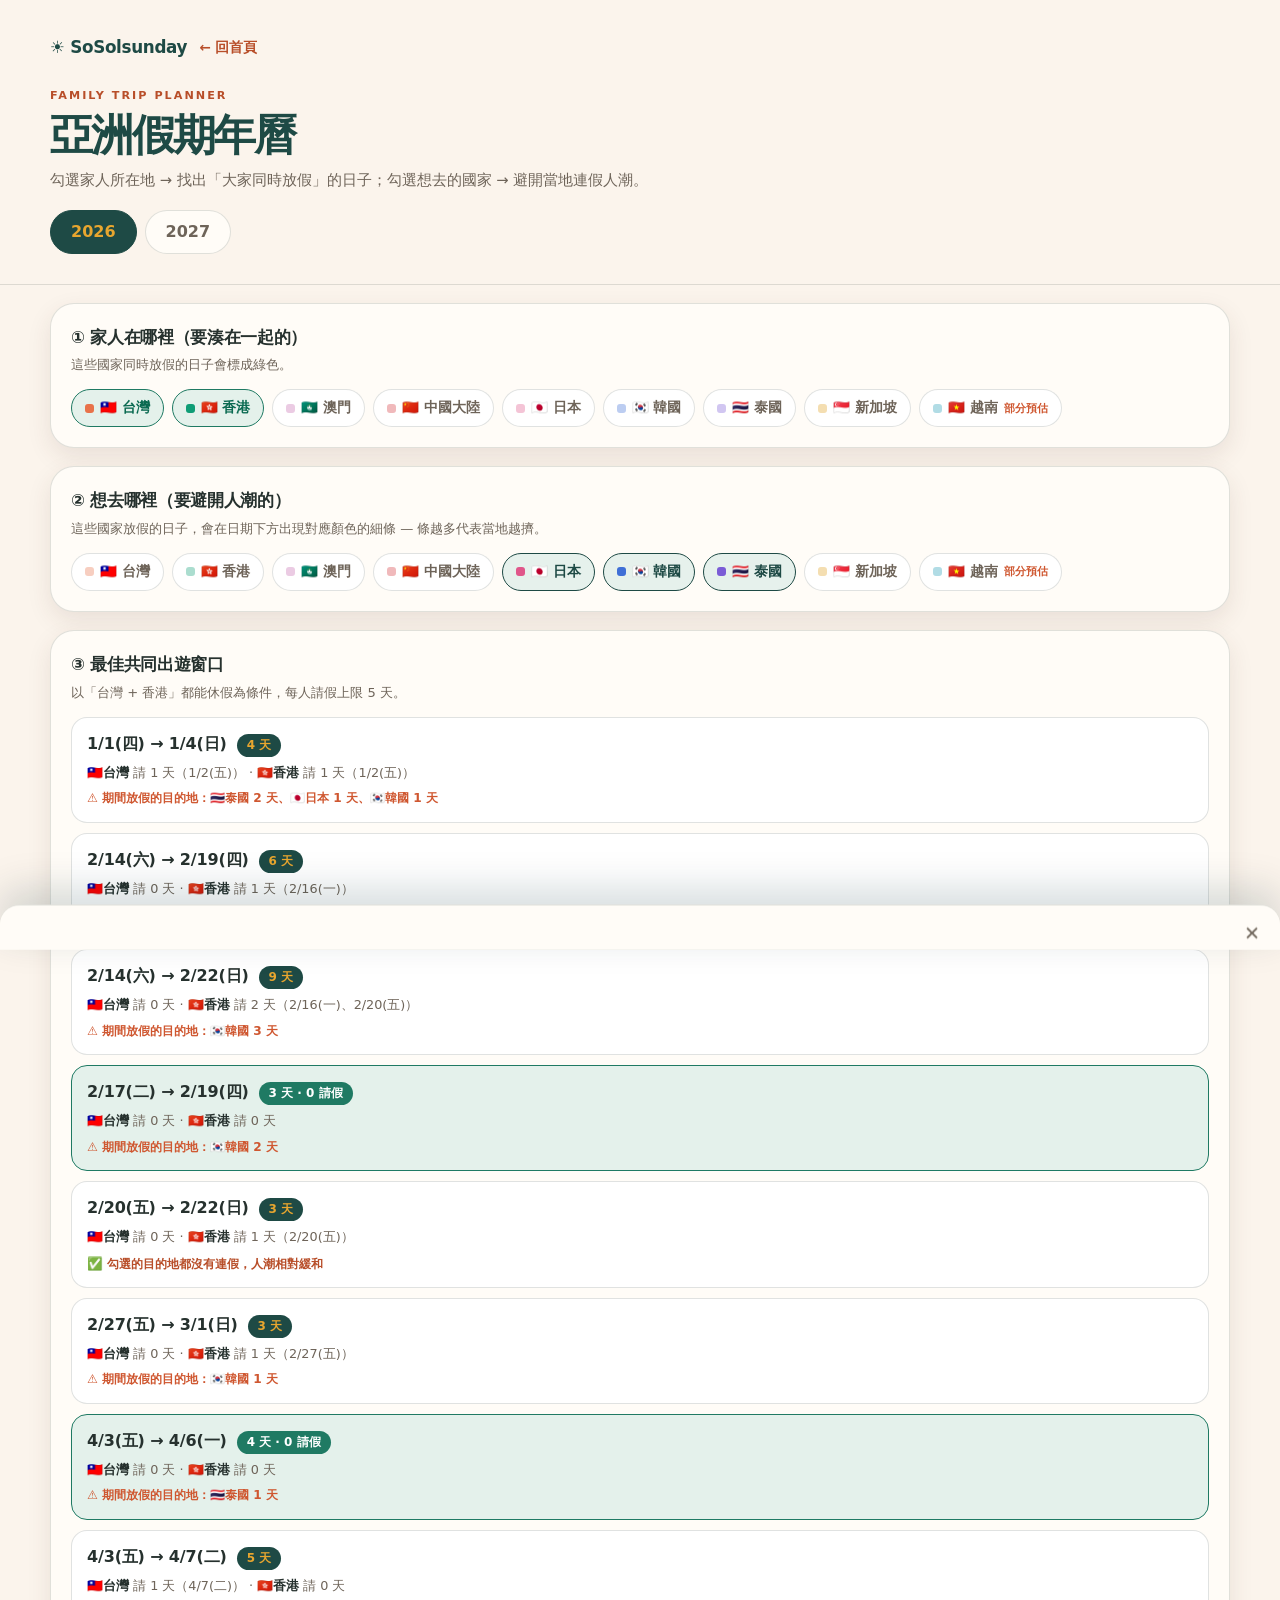
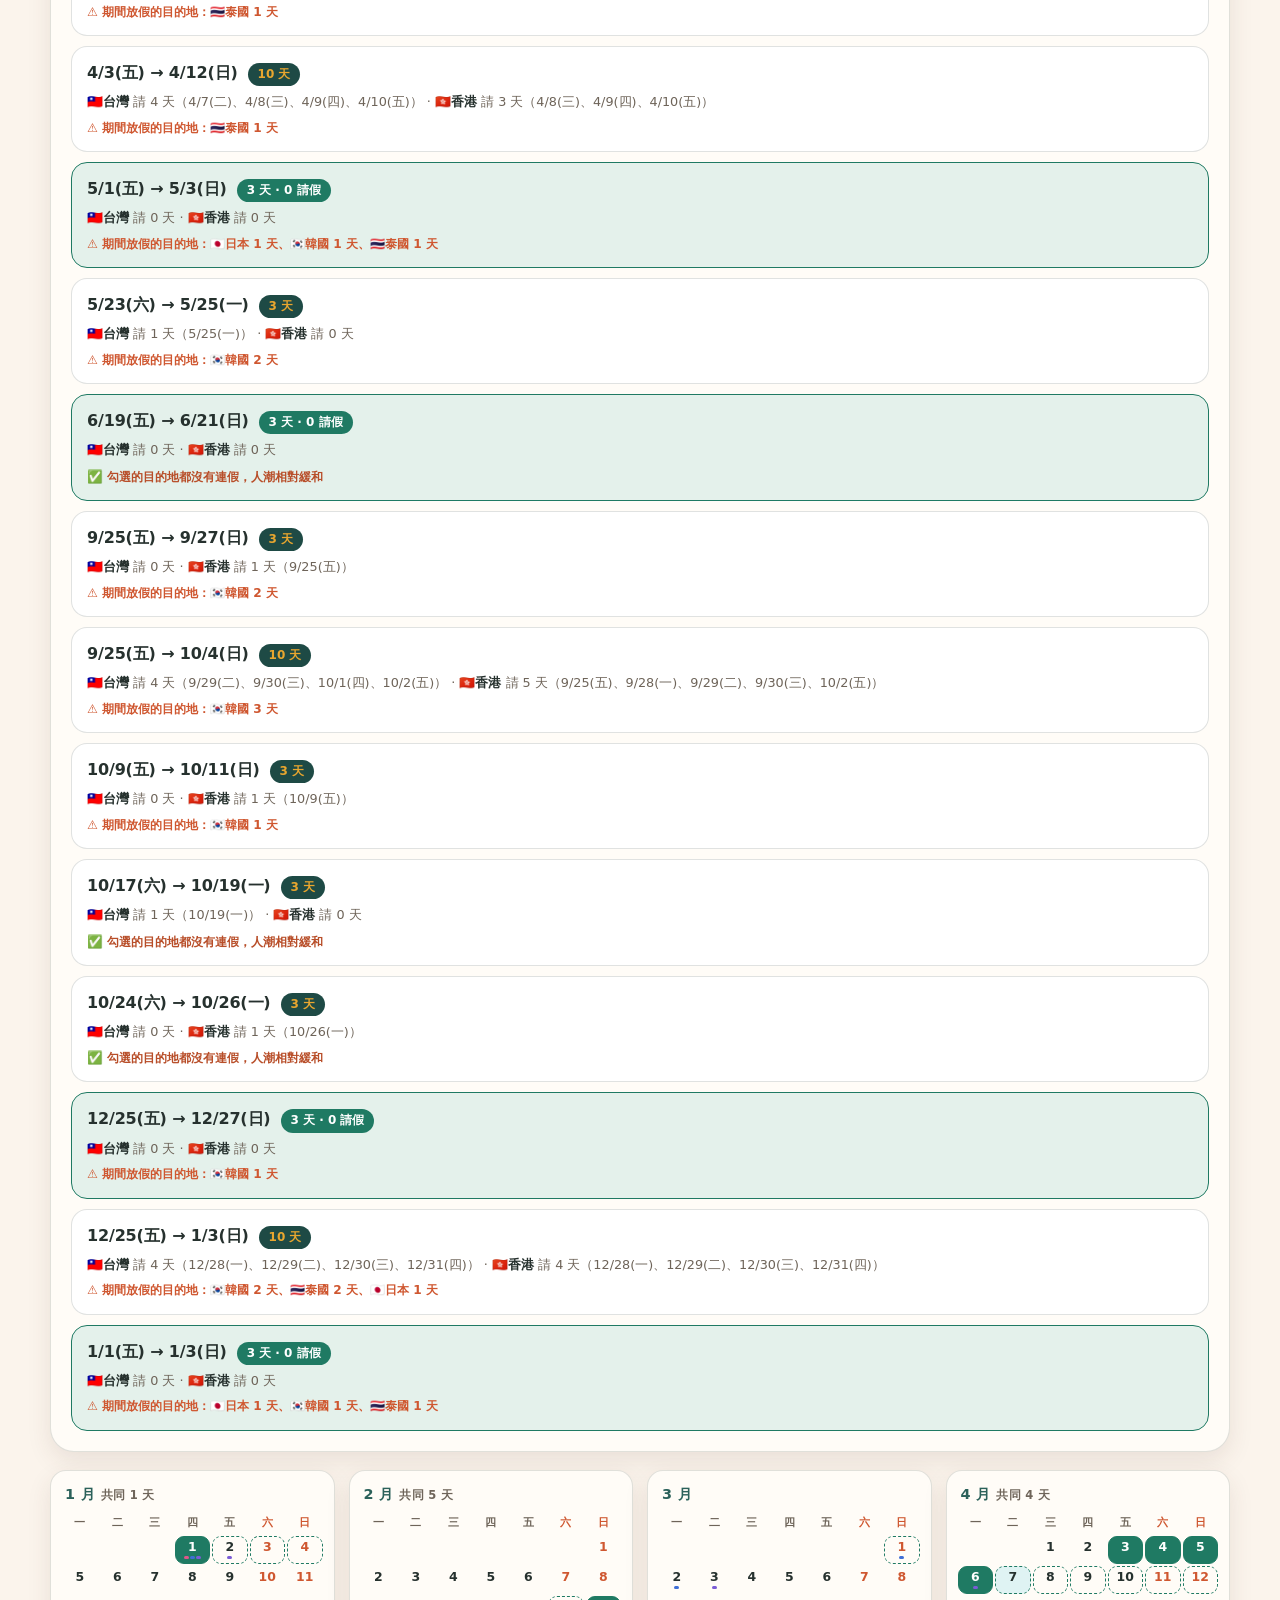
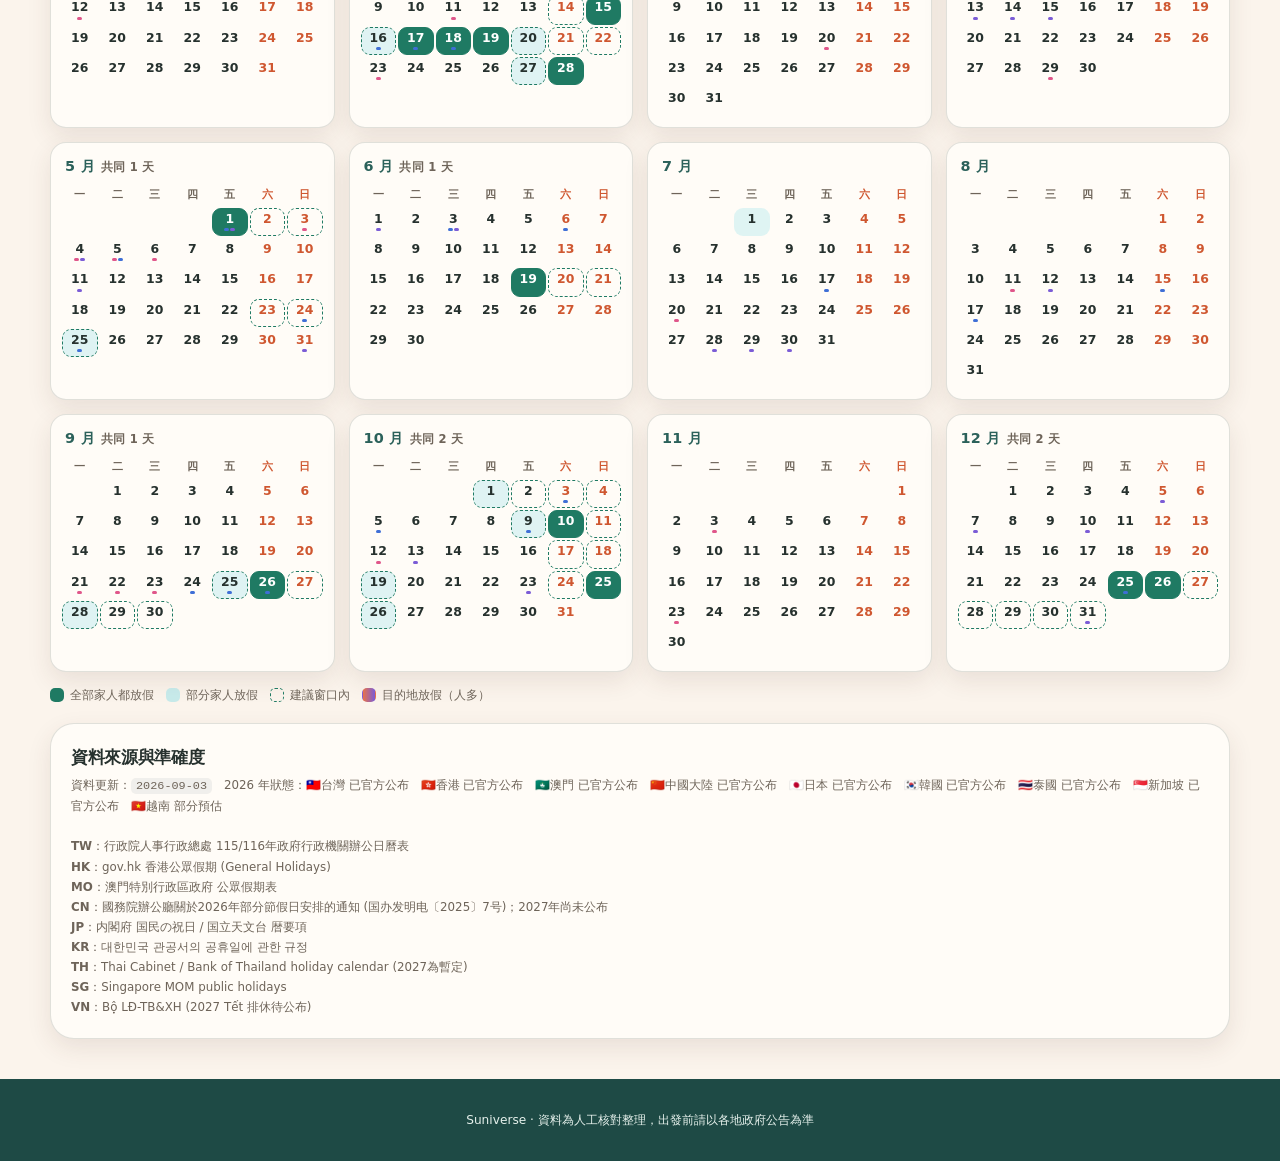
==== docs/calendar/index.html @ 1ea2f966 "feat: v2 前端改版 + 亞洲假期年曆 + 地中海配色 把本機這一整包尚未提交的工作先存成還原點。  前端改版（DESIGN.md / QA.md） - 首頁從 tab 切換 SPA 改為連續捲" ====
<!DOCTYPE html>
<html lang="zh-Hant">
<head>
<meta charset="UTF-8">
<meta name="viewport" content="width=device-width,initial-scale=1,viewport-fit=cover">
<title>亞洲假期年曆 · 家族旅行計劃器</title>
<meta name="description" content="台灣、香港、日本、韓國、泰國等 9 個國家 2026–2027 公眾假期年曆。勾選家人所在地找共同連假，勾選目的地避開當地人潮。">
<link rel="icon" href="data:image/svg+xml,<svg xmlns='http://www.w3.org/2000/svg' viewBox='0 0 100 100'><text y='.9em' font-size='90'>📅</text></svg>">
<style>
:root{
  --navy:#062a3a; --navy-2:#0b4052; --blue:#087f9c; --lagoon:#79d9e6; --lagoon-soft:#dff7f8;
  --coral:#ff665a; --sun:#ffd447; --sand:#fff7e8; --paper:#fffefb; --ink:#112f3b; --muted:#5d737a;
  --line:rgba(6,42,58,.13); --shadow:0 18px 50px rgba(6,42,58,.11); --shadow-sm:0 9px 24px rgba(6,42,58,.09);
  --radius-lg:24px; --radius:16px; --max:1180px;
  --go:#0f9d76; --go-soft:#e3f6ef;
}
*{box-sizing:border-box}
body{margin:0;background:var(--sand);color:var(--ink);
  font-family:"Noto Sans TC","PingFang TC","Hiragino Sans",system-ui,sans-serif;line-height:1.6;-webkit-text-size-adjust:100%}
button,select,input{font:inherit;color:inherit}
button{-webkit-tap-highlight-color:transparent;cursor:pointer}
.shell{width:min(var(--max),calc(100% - 32px));margin:0 auto}

/* Header */
.hero{background:linear-gradient(160deg,var(--navy) 0%,var(--navy-2) 60%,#0d5468 100%);color:#fff;padding:34px 0 30px}
.backlink{display:inline-block;color:rgba(255,255,255,.6);text-decoration:none;font-size:.8rem;font-weight:700;margin-bottom:10px}
.backlink:hover{color:var(--sun)}
.hero .eyebrow{font-size:.7rem;font-weight:900;letter-spacing:.18em;text-transform:uppercase;color:var(--lagoon)}
.hero h1{font-size:clamp(1.7rem,4.5vw,2.7rem);line-height:1.15;letter-spacing:-.03em;margin:6px 0 8px}
.hero p{margin:0;color:rgba(255,255,255,.72);font-size:.92rem;max-width:640px}
.yearpick{display:flex;gap:8px;margin-top:18px}
.yearpick button{padding:8px 20px;border-radius:999px;border:1.5px solid rgba(255,255,255,.3);background:none;color:rgba(255,255,255,.8);font-weight:800;transition:.18s}
.yearpick button.on{background:var(--sun);border-color:var(--sun);color:var(--navy)}

/* Panels */
.panel{background:var(--paper);border:1px solid var(--line);border-radius:var(--radius-lg);box-shadow:var(--shadow-sm);padding:20px;margin:18px 0}
.panel h2{font-size:1.05rem;margin:0 0 4px;letter-spacing:-.02em}
.panel .hint{margin:0 0 14px;font-size:.82rem;color:var(--muted)}
.chips{display:flex;flex-wrap:wrap;gap:8px}
.chip{display:inline-flex;align-items:center;gap:6px;padding:7px 13px;border-radius:999px;border:1.5px solid var(--line);
  background:#fff;font-size:.85rem;font-weight:700;color:var(--muted);transition:.16s}
.chip .sw{width:9px;height:9px;border-radius:3px;background:var(--c,#ccc);opacity:.35}
.chip.on{color:var(--navy);border-color:var(--navy);background:var(--lagoon-soft)}
.chip.on .sw{opacity:1}
.chip.home.on{background:var(--go-soft);border-color:var(--go);color:#0a6a51}
.chip .warn{font-size:.68rem;color:var(--coral);font-weight:900}

/* Windows */
.wins{display:grid;gap:10px}
.win{border:1px solid var(--line);border-radius:var(--radius);padding:13px 15px;background:#fff;display:grid;gap:6px}
.win.best{border-color:var(--go);background:var(--go-soft)}
.win-top{display:flex;align-items:baseline;gap:10px;flex-wrap:wrap}
.win-range{font-weight:900;font-size:1rem;letter-spacing:-.01em}
.win-len{background:var(--navy);color:var(--sun);border-radius:999px;padding:2px 10px;font-size:.75rem;font-weight:900}
.win-len.free{background:var(--go);color:#fff}
.win-sub{font-size:.8rem;color:var(--muted)}
.win-sub b{color:var(--ink)}
.win-crowd{font-size:.76rem;color:var(--coral);font-weight:700}
.win-why{font-size:.78rem;color:var(--blue);font-weight:700}
.empty{font-size:.85rem;color:var(--muted);padding:8px 2px}

/* Calendar */
.months{display:grid;grid-template-columns:1fr;gap:14px}
@media(min-width:560px){.months{grid-template-columns:1fr 1fr}}
@media(min-width:900px){.months{grid-template-columns:repeat(3,1fr)}}
@media(min-width:1100px){.months{grid-template-columns:repeat(4,1fr)}}
.mo{background:var(--paper);border:1px solid var(--line);border-radius:var(--radius);padding:12px 10px 10px;box-shadow:var(--shadow-sm)}
.mo h3{margin:0 0 8px 4px;font-size:.9rem;font-weight:900;letter-spacing:.02em;color:var(--navy-2)}
.mo h3 small{font-weight:700;color:var(--muted);font-size:.72rem;margin-left:6px}
table.cal{width:100%;border-collapse:collapse;table-layout:fixed}
table.cal th{font-size:.66rem;color:var(--muted);font-weight:800;padding:0 0 4px}
table.cal th.we{color:var(--coral)}
table.cal td{padding:1px;text-align:center;vertical-align:top}
.cell{position:relative;border-radius:9px;padding:3px 0 4px;font-size:.78rem;font-weight:700;line-height:1.15;
  border:1.5px solid transparent;background:none;width:100%;display:block}
.cell .n{display:block}
.cell.we{color:var(--coral)}
.cell.some{background:rgba(121,217,230,.24)}
.cell.all{background:var(--go);color:#fff;border-color:var(--go)}
.cell.all.we{color:#fff}
.cell.inwin{border-color:var(--go);border-style:dashed}
.cell.all.inwin{border-style:solid}
.cell.sel{outline:2px solid var(--navy);outline-offset:1px}
.bars{display:flex;gap:1px;justify-content:center;height:3px;margin-top:2px}
.bars i{width:5px;height:3px;border-radius:2px;display:block}
.cell.pad{opacity:.25;font-weight:400}

/* Legend + detail */
.legend{display:flex;flex-wrap:wrap;gap:12px;font-size:.76rem;color:var(--muted);margin-top:14px}
.legend span{display:inline-flex;align-items:center;gap:6px}
.lg{width:14px;height:14px;border-radius:5px;border:1.5px solid transparent}
#detail{position:fixed;left:0;right:0;bottom:0;z-index:80;background:var(--paper);border-top:1px solid var(--line);
  border-radius:20px 20px 0 0;box-shadow:0 -14px 40px rgba(6,42,58,.18);padding:16px 18px calc(18px + env(safe-area-inset-bottom));
  transform:translateY(110%);transition:transform .24s cubic-bezier(.16,1,.3,1);max-height:60vh;overflow:auto}
#detail.on{transform:none}
#detail h4{margin:0 0 10px;font-size:1rem}
#detail .row{display:flex;gap:9px;align-items:flex-start;padding:5px 0;border-top:1px solid var(--line);font-size:.85rem}
#detail .row:first-of-type{border-top:0}
#detail .row .f{width:1.6em;flex-shrink:0}
#detail .row .nm{font-weight:800;width:5.2em;flex-shrink:0;font-size:.8rem}
#detail .row .h{color:var(--muted)}
#detail .close{position:absolute;top:12px;right:14px;border:0;background:none;font-size:1.2rem;color:var(--muted)}
.src{font-size:.74rem;color:var(--muted);line-height:1.7}
.src code{background:rgba(6,42,58,.06);padding:1px 5px;border-radius:5px}
footer{padding:26px 0 60px;text-align:center;font-size:.76rem;color:var(--muted)}
.est{display:inline-block;background:var(--sun);color:var(--navy);border-radius:5px;padding:0 5px;font-size:.66rem;font-weight:900;margin-left:5px}
</style>
<!-- 各站可放同層 calendar-theme.css 覆寫配色；不存在時 404 無害 -->
<link rel="stylesheet" href="calendar-theme.css">
</head>
<body>

<div class="hero">
  <div class="shell">
    <a class="backlink" id="backlink" href="../">← 回首頁</a>
    <div class="eyebrow">Family Trip Planner</div>
    <h1>亞洲假期年曆</h1>
    <p>勾選家人所在地 → 找出「大家同時放假」的日子；勾選想去的國家 → 避開當地連假人潮。</p>
    <div class="yearpick" id="yearpick"></div>
  </div>
</div>

<div class="shell">

  <div class="panel">
    <h2>① 家人在哪裡（要湊在一起的）</h2>
    <p class="hint">這些國家同時放假的日子會標成綠色。</p>
    <div class="chips" id="homeChips"></div>
  </div>

  <div class="panel">
    <h2>② 想去哪裡（要避開人潮的）</h2>
    <p class="hint">這些國家放假的日子，會在日期下方出現對應顏色的細條 — 條越多代表當地越擠。</p>
    <div class="chips" id="destChips"></div>
  </div>

  <div class="panel">
    <h2>③ 最佳共同出遊窗口</h2>
    <p class="hint" id="winHint"></p>
    <div class="wins" id="wins"></div>
  </div>

  <div class="months" id="months"></div>

  <div class="legend">
    <span><i class="lg" style="background:var(--go)"></i> 全部家人都放假</span>
    <span><i class="lg" style="background:rgba(121,217,230,.4)"></i> 部分家人放假</span>
    <span><i class="lg" style="border-color:var(--go);border-style:dashed"></i> 建議窗口內</span>
    <span><i class="lg" style="background:linear-gradient(90deg,#e8724a,#7b5cd6)"></i> 目的地放假（人多）</span>
  </div>

  <div class="panel">
    <h2>資料來源與準確度</h2>
    <div class="src" id="srcBox"></div>
  </div>
</div>

<div id="detail"><button class="close" onclick="closeDetail()">✕</button><h4></h4><div class="body"></div></div>

<footer>Suniverse · 資料為人工核對整理，出發前請以各地政府公告為準</footer>

<script>
// 資料位置：頁面在 /calendar/ 目錄下 → 用站台的 data/；否則找同層的 holidays.json
const PATHS = /\/calendar\/?$/.test(location.pathname)
  ? ['../data/holidays.json','./holidays.json']
  : ['./holidays.json','../data/holidays.json','data/holidays.json'];
const COLORS = {TW:'#e8724a',HK:'#0f9d76',MO:'#c56bb0',CN:'#d4373c',JP:'#e0568a',KR:'#3f6fd6',TH:'#7b5cd6',SG:'#e0a020',VN:'#1f9ab5'};
const WD = ['一','二','三','四','五','六','日'];
let DB=null, YEAR='2027', HOME=new Set(), DEST=new Set(), WINS=[], SELDAY=null;

const iso = d => d.toISOString().slice(0,10);
const mkd = s => { const [y,m,dd]=s.split('-').map(Number); return new Date(Date.UTC(y,m-1,dd)); };
const addDays=(d,n)=>new Date(d.getTime()+n*86400000);
const wdIdx = d => (d.getUTCDay()+6)%7;               // 0=Mon .. 6=Sun

// ---- holiday index across all loaded years (so year-end bridges work) ----
const IDX={};   // code -> { 'YYYY-MM-DD': name }
const WORK={};  // code -> Set of forced workdays
function buildIndex(){
  for(const c of DB.countries){
    IDX[c.code]={}; WORK[c.code]=new Set();
    for(const y of Object.keys(DB.years)){
      const v=DB.years[y][c.code]; if(!v) continue;
      for(const h of v.holidays){ if(h[2]==='half') continue; IDX[c.code][h[0]]=h; }
      (v.workdays||[]).forEach(w=>WORK[c.code].add(w));
    }
  }
}
const isHol=(c,s)=>!!IDX[c][s];
function isOff(c,s,d){
  if(WORK[c].has(s)) return false;
  if(IDX[c][s]) return true;
  return wdIdx(d)>=5;
}

// ---- best-window search ----
function findWindows(codes, from, to, budget=5, topN=14){
  if(!codes.length) return [];
  const days=[]; for(let d=mkd(from); d<=mkd(to); d=addDays(d,1)) days.push({d,s:iso(d)});
  const off = days.map(x=>codes.map(c=>isOff(c,x.s,x.d)));
  const anyOff = off.map(r=>r.some(Boolean));       // 端點：至少一邊放假（另一邊請假來接）
  const anyHol = days.map(x=>codes.some(c=>isHol(c,x.s)));
  const out=[];
  for(let i=0;i<days.length;i++){
    if(!anyOff[i]) continue;
    let hol=false;
    for(let j=i;j<Math.min(i+21,days.length);j++){
      if(anyHol[j]) hol=true;
      if(!anyOff[j] || !hol) continue;
      const len=j-i+1; if(len<3) continue;
      const leave={}; let worst=0, total=0;
      codes.forEach((c,ci)=>{ let n=0,dates=[];
        for(let k=i;k<=j;k++) if(!off[k][ci]){n++;dates.push(days[k].s);}
        leave[c]={n,dates}; worst=Math.max(worst,n); total+=n; });
      if(worst>budget) continue;
      const score=len-1.6*(total/codes.length);     // 用平均請假天數計分
      if(score<2.2) continue;                       // 濾掉「純燒年假」型窗口
      out.push({len,worst,from:days[i].s,to:days[j].s,leave,score});
    }
  }
  out.sort((a,b)=> b.score-a.score || b.len-a.len);
  const kept=[];
  for(const w of out){
    if(kept.some(k=>!(w.to<k.from||w.from>k.to))) continue;
    kept.push(w); if(kept.length>=topN) break;
  }
  kept.sort((a,b)=>a.from<b.from?-1:1);
  return kept;
}
function crowdOf(w){
  const out=[];
  for(const c of DEST){
    let n=0; for(let d=mkd(w.from); d<=mkd(w.to); d=addDays(d,1)) if(isHol(c,iso(d))) n++;
    if(n) out.push({c,n});
  }
  return out.sort((a,b)=>b.n-a.n);
}

// ---- rendering ----
const cName = c => DB.countries.find(x=>x.code===c);
const fmt = s => { const d=mkd(s); return `${d.getUTCMonth()+1}/${d.getUTCDate()}(${WD[wdIdx(d)]})`; };

function renderChips(){
  const box=(el,set,cls)=>{
    el.innerHTML = DB.countries.map(c=>{
      const st=DB.years[YEAR][c.code]?.status;
      const badge = st==='official' ? '' : `<span class="warn">${st==='estimated'?'預估':'部分預估'}</span>`;
      return `<button class="chip ${cls} ${set.has(c.code)?'on':''}" style="--c:${COLORS[c.code]}" data-c="${c.code}" data-set="${cls}">
        <i class="sw"></i>${c.flag} ${c.name}${badge}</button>`;
    }).join('');
  };
  box(document.getElementById('homeChips'),HOME,'home');
  box(document.getElementById('destChips'),DEST,'dest');
  document.querySelectorAll('.chip').forEach(b=>b.onclick=()=>{
    const set = b.dataset.set==='home'?HOME:DEST;
    set.has(b.dataset.c)?set.delete(b.dataset.c):set.add(b.dataset.c);
    save(); renderAll();
  });
}

function renderWins(){
  const codes=[...HOME], el=document.getElementById('wins');
  document.getElementById('winHint').textContent =
    codes.length ? `以「${codes.map(c=>cName(c).name).join(' + ')}」都能休假為條件，每人請假上限 5 天。` : '';
  if(!codes.length){ el.innerHTML='<div class="empty">先在上面勾選至少一個「家人所在地」。</div>'; WINS=[]; return; }
  const from=`${YEAR}-01-01`, to=`${+YEAR+1}-01-05`;
  const zero  = findWindows(codes, from, to, 0, 20);         // 完全不用請假
  const cheap = findWindows(codes, from, to, 1, 20);         // 每人最多請 1 天
  const paid  = findWindows(codes, from, to, 5, 14);         // 願意請假可拉長
  const seen = new Set();
  WINS = [];
  for(const w of zero.concat(cheap, paid)){
    const k = w.from+'~'+w.to;
    if(seen.has(k)) continue;
    seen.add(k); WINS.push(w);
  }
  WINS.sort((a,b)=> a.from<b.from?-1:(a.from>b.from?1:a.len-b.len));
  if(!WINS.length){ el.innerHTML='<div class="empty">這一年找不到共同窗口，試著少勾一個地區。</div>'; return; }
  el.innerHTML = WINS.map(w=>{
    const free = w.worst===0;
    const leave = codes.map(c=>{
      const l=w.leave[c];
      return `<b>${cName(c).flag}${cName(c).name}</b> 請 ${l.n} 天${l.n?`（${l.dates.map(fmt).join('、')}）`:''}`;
    }).join(' · ');
    const cw = crowdOf(w);
    const crowd = cw.length
      ? `⚠️ 期間放假的目的地：${cw.map(x=>`${cName(x.c).flag}${cName(x.c).name} ${x.n} 天`).join('、')}`
      : '✅ 勾選的目的地都沒有連假，人潮相對緩和';
    return `<div class="win ${free?'best':''}">
      <div class="win-top">
        <span class="win-range">${fmt(w.from)} → ${fmt(w.to)}</span>
        <span class="win-len ${free?'free':''}">${w.len} 天${free?' · 0 請假':''}</span>
      </div>
      <div class="win-sub">${leave}</div>
      <div class="${cw.length?'win-crowd':'win-why'}">${crowd}</div>
    </div>`;
  }).join('');
}

function inWindow(s){ return WINS.some(w=>s>=w.from&&s<=w.to); }

function renderMonths(){
  const codes=[...HOME], dests=[...DEST], out=[];
  for(let m=0;m<12;m++){
    const first=new Date(Date.UTC(+YEAR,m,1)), lead=wdIdx(first);
    const dim=new Date(Date.UTC(+YEAR,m+1,0)).getUTCDate();
    let rows='', cells=[], nCommon=0;
    for(let i=0;i<lead;i++) cells.push('<td></td>');
    for(let day=1;day<=dim;day++){
      const d=new Date(Date.UTC(+YEAR,m,day)), s=iso(d), we=wdIdx(d)>=5;
      let nOff=0; codes.forEach(c=>{ if(isOff(c,s,d)) nOff++; });
      const anyHol = codes.some(c=>isHol(c,s));
      let cls='cell'+(we?' we':'');
      if(codes.length && nOff===codes.length && anyHol){ cls+=' all'; nCommon++; }
      else if(nOff>0 && anyHol) cls+=' some';
      if(inWindow(s)) cls+=' inwin';
      const bars = dests.filter(c=>isHol(c,s))
        .map(c=>`<i style="background:${COLORS[c]}"></i>`).join('');
      cells.push(`<td><button class="${cls}" data-d="${s}"><span class="n">${day}</span><span class="bars">${bars}</span></button></td>`);
    }
    while(cells.length%7) cells.push('<td></td>');
    for(let i=0;i<cells.length;i+=7) rows+=`<tr>${cells.slice(i,i+7).join('')}</tr>`;
    out.push(`<div class="mo"><h3>${m+1} 月${nCommon?`<small>共同 ${nCommon} 天</small>`:''}</h3>
      <table class="cal"><tr>${WD.map((w,i)=>`<th class="${i>=5?'we':''}">${w}</th>`).join('')}</tr>${rows}</table></div>`);
  }
  const box=document.getElementById('months'); box.innerHTML=out.join('');
  box.querySelectorAll('.cell').forEach(b=>b.onclick=()=>openDetail(b.dataset.d,b));
}

function openDetail(s,btn){
  document.querySelectorAll('.cell.sel').forEach(x=>x.classList.remove('sel'));
  btn.classList.add('sel');
  const d=mkd(s), box=document.getElementById('detail');
  box.querySelector('h4').textContent=`${s}（星期${WD[wdIdx(d)]}）`;
  const rows=DB.countries.map(c=>{
    const h=IDX[c.code][s];
    const off=isOff(c.code,s,d);
    const est=h&&h[2]==='est'?'<span class="est">預估</span>':'';
    const sub=h&&h[2]==='sub'?'（補假）':'';
    const txt = h ? `${h[1]}${sub}${est}` : (WORK[c.code].has(s)?'調休上班日':(off?'週末':'上班日'));
    return `<div class="row"><span class="f">${c.flag}</span><span class="nm">${c.name}</span><span class="h" style="${h?'color:'+COLORS[c.code]+';font-weight:700':''}">${txt}</span></div>`;
  }).join('');
  box.querySelector('.body').innerHTML=rows;
  box.classList.add('on');
}
function closeDetail(){ document.getElementById('detail').classList.remove('on');
  document.querySelectorAll('.cell.sel').forEach(x=>x.classList.remove('sel')); }

function renderSrc(){
  const m=DB._meta, y=DB.years[YEAR];
  document.getElementById('srcBox').innerHTML =
    `資料更新：<code>${m.updated}</code>　${YEAR} 年狀態：` +
    DB.countries.map(c=>{
      const st=y[c.code]?.status;
      const lab = st==='official'?'已官方公布':(st==='estimated'?'<b style="color:var(--coral)">尚未公布 · 預估</b>':'部分預估');
      return `${c.flag}${c.name} ${lab}`;
    }).join('　') +
    '<br><br>' + Object.entries(m.sources).map(([k,v])=>`<b>${k}</b>：${v}`).join('<br>');
}

function renderAll(){
  document.getElementById('yearpick').innerHTML = Object.keys(DB.years).sort()
    .map(y=>`<button class="${y===YEAR?'on':''}" data-y="${y}">${y}</button>`).join('');
  document.querySelectorAll('#yearpick button').forEach(b=>b.onclick=()=>{YEAR=b.dataset.y;save();renderAll();});
  renderChips(); renderWins(); renderMonths(); renderSrc();
}

function save(){ try{ localStorage.setItem('holcal',JSON.stringify({YEAR,home:[...HOME],dest:[...DEST]})); }catch(e){} }
function load(){ try{ const v=JSON.parse(localStorage.getItem('holcal')||'null');
  if(v){ if(DB.years[v.YEAR]) YEAR=v.YEAR; HOME=new Set(v.home); DEST=new Set(v.dest); return true; } }catch(e){} return false; }

(async function(){
  // 回首頁連結：在 /calendar/ 目錄下回上一層，否則回同層 index.html
  document.getElementById('backlink').href =
    /\/calendar\/?$/.test(location.pathname) ? '../' : 'index.html';
  for(const p of PATHS){
    try{ const r=await fetch(p); if(r.ok){ DB=await r.json(); break; } }catch(e){}
  }
  if(!DB){ document.getElementById('months').innerHTML='<div class="empty">假期資料載入失敗。</div>'; return; }
  buildIndex();
  const years=Object.keys(DB.years).sort();
  const thisYear=String(new Date().getFullYear());
  YEAR = years.includes(thisYear)?thisYear:years[0];
  if(!load()){ HOME=new Set(['TW','HK']); DEST=new Set(['JP','KR','TH']); }
  renderAll();
})();
</script>
</body>
</html>
---- docs/calendar/calendar-theme.css ----
/* 只覆寫 SoSolsunday 的站頭站尾外觀，不改共用年曆 HTML 或功能。 */
.hero{background:var(--sand);color:var(--ink);border-bottom:1px solid var(--line)}
.hero .backlink{display:inline-flex;gap:12px;align-items:center;color:var(--blue);font-size:.85rem;margin-bottom:26px}
.hero .backlink::before{content:"☀ SoSolsunday";font-size:1.05rem;font-weight:900;letter-spacing:-.02em;color:var(--navy)}
.hero .backlink:hover{color:var(--navy)}
.hero .eyebrow{color:var(--blue)}
.hero h1{font-weight:900;letter-spacing:-.05em;color:var(--navy)}
.hero p{color:var(--muted)}
.yearpick button{border-color:var(--line);color:var(--muted);background:var(--paper)}
.yearpick button.on{background:var(--navy);color:var(--sun);border-color:var(--navy)}
footer{background:var(--navy);color:var(--lagoon-soft);margin-top:40px;padding:32px 20px}
footer a{color:var(--sun)}
:focus-visible{outline:3px solid var(--blue);outline-offset:3px}
@media(prefers-reduced-motion:reduce){*,*::before,*::after{animation:none!important;transition:none!important;scroll-behavior:auto!important}}

/* ── 配色方案 A「地中海街景」：年曆頁自帶 :root，這裡整組覆蓋 ── */
:root{
  --sand:#FBF4EC; --paper:#FFFCF7;
  --navy:#1E4A45; --navy-2:#2B615A; --ink:#26312E; --muted:#6E6459;
  --line:rgba(38,49,46,.14);
  --blue:#B84E29; --lagoon:#8FBFB2; --lagoon-soft:#E6F1EC;
  --coral:#CF5730; --sun:#E8A62F;
  --go:#1F7A63; --go-soft:#E4F1EB;          /* 「全部家人都放假」的綠 */
  --shadow-sm:0 9px 24px rgba(74,52,36,.10);
}
.hero{background:var(--sand)}
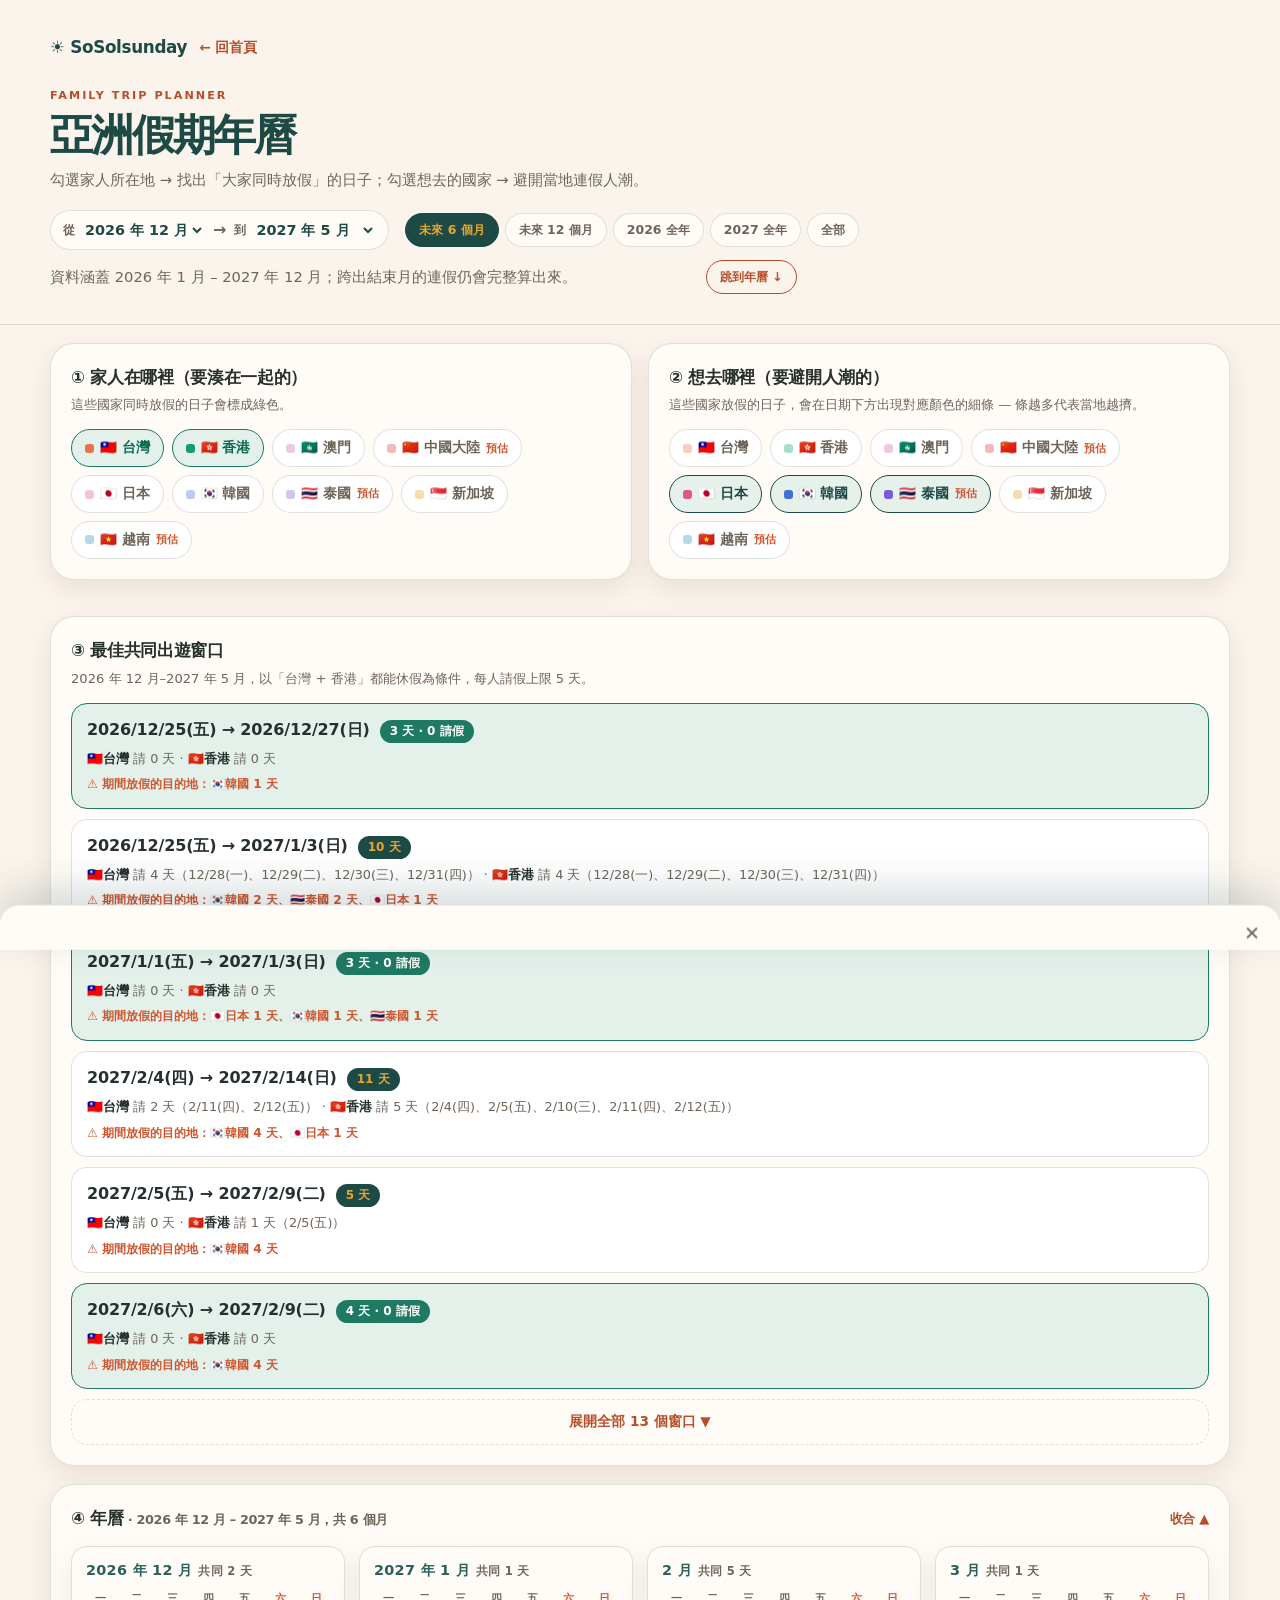
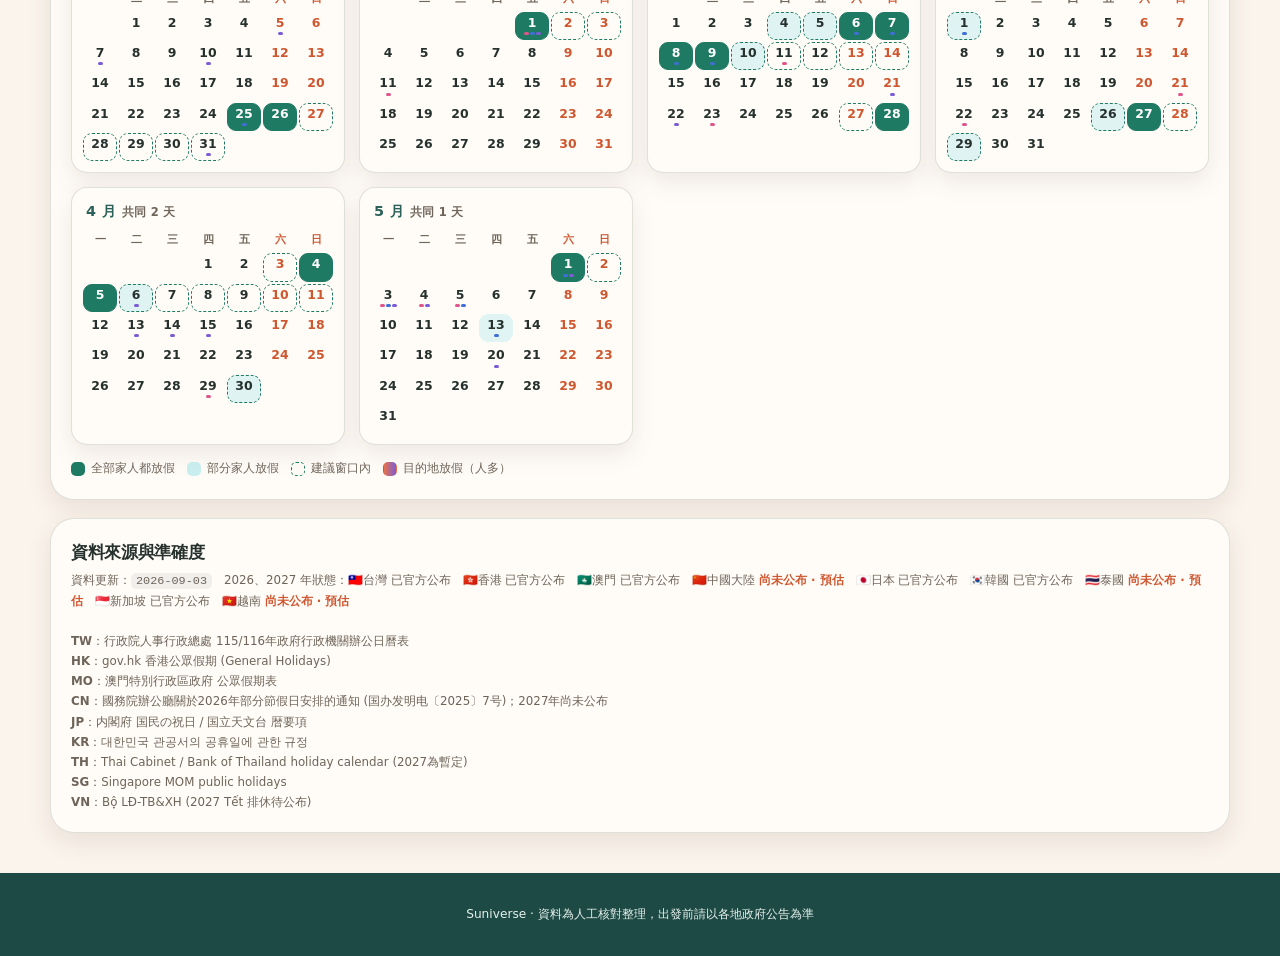
==== commit 2e4f1c5d: "feat: 配色折回 sosol.css；年曆改成範圍選擇 + 可收合 配色定案 - 「地中海街景」直接寫進 docs/assets/sosol.css 的 :root，   刪掉 palette-t" ====
--- a/docs/calendar/index.html
+++ b/docs/calendar/index.html
@@ -28,6 +28,39 @@
 .hero .eyebrow{font-size:.7rem;font-weight:900;letter-spacing:.18em;text-transform:uppercase;color:var(--lagoon)}
 .hero h1{font-size:clamp(1.7rem,4.5vw,2.7rem);line-height:1.15;letter-spacing:-.03em;margin:6px 0 8px}
 .hero p{margin:0;color:rgba(255,255,255,.72);font-size:.92rem;max-width:640px}
+.rangebar{display:flex;flex-wrap:wrap;gap:10px 16px;align-items:center;margin-top:18px}
+.rangepick{display:flex;align-items:center;gap:8px;background:rgba(255,255,255,.10);
+  border:1px solid rgba(255,255,255,.22);border-radius:999px;padding:6px 12px}
+.rangepick label{display:inline-flex;align-items:center;gap:6px;font-size:.78rem;font-weight:800;color:rgba(255,255,255,.72)}
+.rangepick select{background:transparent;border:0;color:#fff;font-weight:900;font-size:.9rem;padding:2px 0}
+.rangepick select option{color:#111}
+.rangepick .arrow{color:rgba(255,255,255,.5);font-weight:900}
+.presets{display:flex;flex-wrap:wrap;gap:6px}
+.presets button{padding:6px 13px;border-radius:999px;border:1.5px solid rgba(255,255,255,.28);
+  background:none;color:rgba(255,255,255,.78);font-weight:800;font-size:.78rem;transition:.16s}
+.presets button:hover{border-color:var(--sun);color:var(--sun)}
+.presets button.on{background:var(--sun);border-color:var(--sun);color:var(--navy)}
+.rangenote{font-size:.75rem;color:rgba(255,255,255,.55);width:100%;margin:0}
+.jumpcal{font-size:.78rem;font-weight:900;color:var(--sun);text-decoration:none;
+  border:1.5px solid var(--sun);border-radius:999px;padding:6px 13px}
+.jumpcal:hover{background:var(--sun);color:var(--navy)}
+
+.panel-row{display:grid;grid-template-columns:1fr;gap:0}
+@media(min-width:900px){.panel-row{grid-template-columns:1fr 1fr;gap:16px;align-items:start}
+  .panel-row>.panel{margin:18px 0}}
+
+.calwrap{scroll-margin-top:16px;background:var(--paper);border:1px solid var(--line);border-radius:var(--radius-lg);
+  box-shadow:var(--shadow-sm);padding:6px 20px 20px;margin:18px 0}
+.calwrap>summary{list-style:none;cursor:pointer;padding:14px 0;display:flex;align-items:center;
+  justify-content:space-between;gap:12px;font-weight:900;font-size:1.05rem;letter-spacing:-.02em}
+.calwrap>summary::-webkit-details-marker{display:none}
+.calwrap>summary .sub{font-size:.8rem;font-weight:700;color:var(--muted)}
+.calwrap>summary .caret{color:var(--blue);font-size:.82rem;font-weight:900;white-space:nowrap}
+.calwrap[open]>summary .caret::after{content:" 收合 ▲"}
+.calwrap:not([open])>summary .caret::after{content:" 展開 ▼"}
+.winmore{width:100%;margin-top:10px;padding:11px;border-radius:var(--radius);border:1.5px dashed var(--line);
+  background:none;color:var(--blue);font-weight:900;font-size:.85rem}
+.winmore:hover{border-color:var(--blue);background:var(--lagoon-soft)}
 .yearpick{display:flex;gap:8px;margin-top:18px}
 .yearpick button{padding:8px 20px;border-radius:999px;border:1.5px solid rgba(255,255,255,.3);background:none;color:rgba(255,255,255,.8);font-weight:800;transition:.18s}
 .yearpick button.on{background:var(--sun);border-color:var(--sun);color:var(--navy)}
@@ -116,38 +149,55 @@
     <div class="eyebrow">Family Trip Planner</div>
     <h1>亞洲假期年曆</h1>
     <p>勾選家人所在地 → 找出「大家同時放假」的日子；勾選想去的國家 → 避開當地連假人潮。</p>
-    <div class="yearpick" id="yearpick"></div>
+    <div class="rangebar">
+      <div class="rangepick">
+        <label>從 <select id="fromSel" aria-label="起始年月"></select></label>
+        <span class="arrow">→</span>
+        <label>到 <select id="toSel" aria-label="結束年月"></select></label>
+      </div>
+      <div class="presets" id="presets"></div>
+      <p class="rangenote" id="rangeNote"></p>
+      <a class="jumpcal" href="#calBox">跳到年曆 ↓</a>
+    </div>
   </div>
 </div>
 
 <div class="shell">
 
-  <div class="panel">
-    <h2>① 家人在哪裡（要湊在一起的）</h2>
-    <p class="hint">這些國家同時放假的日子會標成綠色。</p>
-    <div class="chips" id="homeChips"></div>
-  </div>
-
-  <div class="panel">
-    <h2>② 想去哪裡（要避開人潮的）</h2>
-    <p class="hint">這些國家放假的日子，會在日期下方出現對應顏色的細條 — 條越多代表當地越擠。</p>
-    <div class="chips" id="destChips"></div>
+  <div class="panel-row">
+    <div class="panel">
+      <h2>① 家人在哪裡（要湊在一起的）</h2>
+      <p class="hint">這些國家同時放假的日子會標成綠色。</p>
+      <div class="chips" id="homeChips"></div>
+    </div>
+
+    <div class="panel">
+      <h2>② 想去哪裡（要避開人潮的）</h2>
+      <p class="hint">這些國家放假的日子，會在日期下方出現對應顏色的細條 — 條越多代表當地越擠。</p>
+      <div class="chips" id="destChips"></div>
+    </div>
   </div>
 
   <div class="panel">
     <h2>③ 最佳共同出遊窗口</h2>
     <p class="hint" id="winHint"></p>
     <div class="wins" id="wins"></div>
+    <button class="winmore" id="winMore" hidden></button>
   </div>
 
-  <div class="months" id="months"></div>
-
-  <div class="legend">
-    <span><i class="lg" style="background:var(--go)"></i> 全部家人都放假</span>
-    <span><i class="lg" style="background:rgba(121,217,230,.4)"></i> 部分家人放假</span>
-    <span><i class="lg" style="border-color:var(--go);border-style:dashed"></i> 建議窗口內</span>
-    <span><i class="lg" style="background:linear-gradient(90deg,#e8724a,#7b5cd6)"></i> 目的地放假（人多）</span>
-  </div>
+  <details class="calwrap" id="calBox" open>
+    <summary>
+      <span>④ 年曆<span class="sub" id="calSub"></span></span>
+      <span class="caret"></span>
+    </summary>
+    <div class="months" id="months"></div>
+    <div class="legend">
+      <span><i class="lg" style="background:var(--go)"></i> 全部家人都放假</span>
+      <span><i class="lg" style="background:rgba(121,217,230,.4)"></i> 部分家人放假</span>
+      <span><i class="lg" style="border-color:var(--go);border-style:dashed"></i> 建議窗口內</span>
+      <span><i class="lg" style="background:linear-gradient(90deg,#e8724a,#7b5cd6)"></i> 目的地放假（人多）</span>
+    </div>
+  </details>
 
   <div class="panel">
     <h2>資料來源與準確度</h2>
@@ -166,7 +216,15 @@
   : ['./holidays.json','../data/holidays.json','data/holidays.json'];
 const COLORS = {TW:'#e8724a',HK:'#0f9d76',MO:'#c56bb0',CN:'#d4373c',JP:'#e0568a',KR:'#3f6fd6',TH:'#7b5cd6',SG:'#e0a020',VN:'#1f9ab5'};
 const WD = ['一','二','三','四','五','六','日'];
-let DB=null, YEAR='2027', HOME=new Set(), DEST=new Set(), WINS=[], SELDAY=null;
+let DB=null, FROM='', TO='', HOME=new Set(), DEST=new Set(), WINS=[], SELDAY=null, WIN_ALL=false;
+const MONTH_SPAN=6;                       // 預設顯示的月份數
+const ym  = d => `${d.getUTCFullYear()}-${String(d.getUTCMonth()+1).padStart(2,'0')}`;
+const ymD = s => { const[y,m]=s.split('-').map(Number); return new Date(Date.UTC(y,m-1,1)); };
+const ymAdd = (s,n) => { const d=ymD(s); return ym(new Date(Date.UTC(d.getUTCFullYear(),d.getUTCMonth()+n,1))); };
+const ymLabel = s => { const[y,m]=s.split('-'); return `${y} 年 ${+m} 月`; };
+const ymDiff = (a,b) => { const A=ymD(a),B=ymD(b);
+  return (B.getUTCFullYear()-A.getUTCFullYear())*12 + (B.getUTCMonth()-A.getUTCMonth()); };
+let ALL_MONTHS=[];                        // 資料涵蓋的所有 YYYY-MM
 
 const iso = d => d.toISOString().slice(0,10);
 const mkd = s => { const [y,m,dd]=s.split('-').map(Number); return new Date(Date.UTC(y,m-1,dd)); };
@@ -238,12 +296,18 @@
 
 // ---- rendering ----
 const cName = c => DB.countries.find(x=>x.code===c);
-const fmt = s => { const d=mkd(s); return `${d.getUTCMonth()+1}/${d.getUTCDate()}(${WD[wdIdx(d)]})`; };
+const fmt  = s => { const d=mkd(s); return `${d.getUTCFullYear()}/${d.getUTCMonth()+1}/${d.getUTCDate()}(${WD[wdIdx(d)]})`; };
+// 請假日期：同一年就省略年份，跨年才補上，避免整串太長
+const fmtIn = (s,baseYear) => { const d=mkd(s);
+  const head = d.getUTCFullYear()===baseYear ? '' : d.getUTCFullYear()+'/';
+  return `${head}${d.getUTCMonth()+1}/${d.getUTCDate()}(${WD[wdIdx(d)]})`; };
 
 function renderChips(){
   const box=(el,set,cls)=>{
     el.innerHTML = DB.countries.map(c=>{
-      const st=DB.years[YEAR][c.code]?.status;
+      const st=rangeYears().map(y=>DB.years[y]?.[c.code]?.status)
+        .reduce((a,b)=> a==='estimated'||b==='estimated' ? 'estimated'
+          : a==='partial'||b==='partial' ? 'partial' : (a||b||'official'), null);
       const badge = st==='official' ? '' : `<span class="warn">${st==='estimated'?'預估':'部分預估'}</span>`;
       return `<button class="chip ${cls} ${set.has(c.code)?'on':''}" style="--c:${COLORS[c.code]}" data-c="${c.code}" data-set="${cls}">
         <i class="sw"></i>${c.flag} ${c.name}${badge}</button>`;
@@ -258,12 +322,21 @@
   });
 }
 
+// 預設先列幾個，其餘收起來；手機少列一些，年曆才不會被推到很下面
+const winPreview = () => window.matchMedia('(max-width:700px)').matches ? 3 : 6;
+function rangeYears(){
+  const out=new Set();
+  for(let i=0;i<=ymDiff(FROM,TO);i++) out.add(ymAdd(FROM,i).slice(0,4));
+  return [...out].filter(y=>DB.years[y]);
+}
 function renderWins(){
-  const codes=[...HOME], el=document.getElementById('wins');
-  document.getElementById('winHint').textContent =
-    codes.length ? `以「${codes.map(c=>cName(c).name).join(' + ')}」都能休假為條件，每人請假上限 5 天。` : '';
-  if(!codes.length){ el.innerHTML='<div class="empty">先在上面勾選至少一個「家人所在地」。</div>'; WINS=[]; return; }
-  const from=`${YEAR}-01-01`, to=`${+YEAR+1}-01-05`;
+  const codes=[...HOME], el=document.getElementById('wins'), more=document.getElementById('winMore');
+  document.getElementById('winHint').textContent = codes.length
+    ? `${ymLabel(FROM)}–${ymLabel(TO)}，以「${codes.map(c=>cName(c).name).join(' + ')}」都能休假為條件，每人請假上限 5 天。` : '';
+  if(!codes.length){ el.innerHTML='<div class="empty">先在上面勾選至少一個「家人所在地」。</div>';
+    WINS=[]; more.hidden=true; return; }
+  const endD=new Date(Date.UTC(+TO.slice(0,4), +TO.slice(5)-0, 5));   // 到 TO 月底再多 5 天，讓跨月連假算得出來
+  const from=`${FROM}-01`, to=iso(endD);
   const zero  = findWindows(codes, from, to, 0, 20);         // 完全不用請假
   const cheap = findWindows(codes, from, to, 1, 20);         // 每人最多請 1 天
   const paid  = findWindows(codes, from, to, 5, 14);         // 願意請假可拉長
@@ -275,12 +348,18 @@
     seen.add(k); WINS.push(w);
   }
   WINS.sort((a,b)=> a.from<b.from?-1:(a.from>b.from?1:a.len-b.len));
-  if(!WINS.length){ el.innerHTML='<div class="empty">這一年找不到共同窗口，試著少勾一個地區。</div>'; return; }
-  el.innerHTML = WINS.map(w=>{
+  if(!WINS.length){ el.innerHTML='<div class="empty">這個範圍找不到共同窗口，試著拉長期間或少勾一個地區。</div>';
+    more.hidden=true; return; }
+  const n = winPreview();
+  const list = WIN_ALL ? WINS : WINS.slice(0,n);
+  more.hidden = WINS.length<=n;
+  more.textContent = WIN_ALL ? `收合，只看前 ${n} 個 ▲` : `展開全部 ${WINS.length} 個窗口 ▼`;
+  el.innerHTML = list.map(w=>{
     const free = w.worst===0;
     const leave = codes.map(c=>{
       const l=w.leave[c];
-      return `<b>${cName(c).flag}${cName(c).name}</b> 請 ${l.n} 天${l.n?`（${l.dates.map(fmt).join('、')}）`:''}`;
+      const baseY=+w.from.slice(0,4);
+      return `<b>${cName(c).flag}${cName(c).name}</b> 請 ${l.n} 天${l.n?`（${l.dates.map(d=>fmtIn(d,baseY)).join('、')}）`:''}`;
     }).join(' · ');
     const cw = crowdOf(w);
     const crowd = cw.length
@@ -301,13 +380,15 @@
 
 function renderMonths(){
   const codes=[...HOME], dests=[...DEST], out=[];
-  for(let m=0;m<12;m++){
-    const first=new Date(Date.UTC(+YEAR,m,1)), lead=wdIdx(first);
-    const dim=new Date(Date.UTC(+YEAR,m+1,0)).getUTCDate();
+  const span=ymDiff(FROM,TO);
+  for(let k=0;k<=span;k++){
+    const key=ymAdd(FROM,k), Y=+key.slice(0,4), m=+key.slice(5)-1;
+    const first=new Date(Date.UTC(Y,m,1)), lead=wdIdx(first);
+    const dim=new Date(Date.UTC(Y,m+1,0)).getUTCDate();
     let rows='', cells=[], nCommon=0;
     for(let i=0;i<lead;i++) cells.push('<td></td>');
     for(let day=1;day<=dim;day++){
-      const d=new Date(Date.UTC(+YEAR,m,day)), s=iso(d), we=wdIdx(d)>=5;
+      const d=new Date(Date.UTC(Y,m,day)), s=iso(d), we=wdIdx(d)>=5;
       let nOff=0; codes.forEach(c=>{ if(isOff(c,s,d)) nOff++; });
       const anyHol = codes.some(c=>isHol(c,s));
       let cls='cell'+(we?' we':'');
@@ -320,11 +401,13 @@
     }
     while(cells.length%7) cells.push('<td></td>');
     for(let i=0;i<cells.length;i+=7) rows+=`<tr>${cells.slice(i,i+7).join('')}</tr>`;
-    out.push(`<div class="mo"><h3>${m+1} 月${nCommon?`<small>共同 ${nCommon} 天</small>`:''}</h3>
+    const showY = k===0 || m===0;                       // 一月或第一格才標年份
+    out.push(`<div class="mo"><h3>${showY?`${Y} 年 `:''}${m+1} 月${nCommon?`<small>共同 ${nCommon} 天</small>`:''}</h3>
       <table class="cal"><tr>${WD.map((w,i)=>`<th class="${i>=5?'we':''}">${w}</th>`).join('')}</tr>${rows}</table></div>`);
   }
   const box=document.getElementById('months'); box.innerHTML=out.join('');
   box.querySelectorAll('.cell').forEach(b=>b.onclick=()=>openDetail(b.dataset.d,b));
+  document.getElementById('calSub').textContent = ` · ${ymLabel(FROM)} – ${ymLabel(TO)}，共 ${span+1} 個月`;
 }
 
 function openDetail(s,btn){
@@ -347,27 +430,61 @@
   document.querySelectorAll('.cell.sel').forEach(x=>x.classList.remove('sel')); }
 
 function renderSrc(){
-  const m=DB._meta, y=DB.years[YEAR];
+  const m=DB._meta, ys=rangeYears();
   document.getElementById('srcBox').innerHTML =
-    `資料更新：<code>${m.updated}</code>　${YEAR} 年狀態：` +
+    `資料更新：<code>${m.updated}</code>　${ys.join('、')} 年狀態：` +
     DB.countries.map(c=>{
-      const st=y[c.code]?.status;
+      const st=ys.map(y=>DB.years[y]?.[c.code]?.status)
+        .reduce((a,b)=> a==='estimated'||b==='estimated' ? 'estimated'
+          : a==='partial'||b==='partial' ? 'partial' : (a||b||'official'), null);
       const lab = st==='official'?'已官方公布':(st==='estimated'?'<b style="color:var(--coral)">尚未公布 · 預估</b>':'部分預估');
       return `${c.flag}${c.name} ${lab}`;
     }).join('　') +
     '<br><br>' + Object.entries(m.sources).map(([k,v])=>`<b>${k}</b>：${v}`).join('<br>');
 }
 
+function clampRange(){
+  if(!ALL_MONTHS.includes(FROM)) FROM=ALL_MONTHS[0];
+  if(!ALL_MONTHS.includes(TO) || ymDiff(FROM,TO)<0) TO=ALL_MONTHS[Math.min(
+    ALL_MONTHS.indexOf(FROM)+MONTH_SPAN-1, ALL_MONTHS.length-1)];
+}
+function presetList(){
+  const now=ym(new Date()), start=ALL_MONTHS.includes(now)?now:ALL_MONTHS[0];
+  const at=n=>ALL_MONTHS[Math.min(ALL_MONTHS.indexOf(start)+n-1, ALL_MONTHS.length-1)];
+  const out=[{k:'6',  t:'未來 6 個月',  f:start, to:at(6)},
+             {k:'12', t:'未來 12 個月', f:start, to:at(12)}];
+  for(const y of Object.keys(DB.years).sort())
+    out.push({k:y, t:`${y} 全年`, f:`${y}-01`, to:`${y}-12`});
+  out.push({k:'all', t:'全部', f:ALL_MONTHS[0], to:ALL_MONTHS.at(-1)});
+  return out;
+}
+function renderRange(){
+  const opt=sel=>ALL_MONTHS.map(k=>`<option value="${k}"${k===sel?' selected':''}>${ymLabel(k)}</option>`).join('');
+  const f=document.getElementById('fromSel'), t=document.getElementById('toSel');
+  f.innerHTML=opt(FROM); t.innerHTML=opt(TO);
+  f.onchange=()=>{ FROM=f.value; if(ymDiff(FROM,TO)<0) TO=FROM; save(); renderAll(); };
+  t.onchange=()=>{ TO=t.value;   if(ymDiff(FROM,TO)<0) FROM=TO; save(); renderAll(); };
+  document.getElementById('presets').innerHTML = presetList()
+    .map(p=>`<button data-f="${p.f}" data-t="${p.to}" class="${p.f===FROM&&p.to===TO?'on':''}">${p.t}</button>`).join('');
+  document.querySelectorAll('#presets button').forEach(b=>b.onclick=()=>{
+    FROM=b.dataset.f; TO=b.dataset.t; save(); renderAll(); });
+  document.getElementById('rangeNote').textContent =
+    `資料涵蓋 ${ymLabel(ALL_MONTHS[0])} – ${ymLabel(ALL_MONTHS.at(-1))}；跨出結束月的連假仍會完整算出來。`;
+}
 function renderAll(){
-  document.getElementById('yearpick').innerHTML = Object.keys(DB.years).sort()
-    .map(y=>`<button class="${y===YEAR?'on':''}" data-y="${y}">${y}</button>`).join('');
-  document.querySelectorAll('#yearpick button').forEach(b=>b.onclick=()=>{YEAR=b.dataset.y;save();renderAll();});
+  clampRange(); renderRange();
   renderChips(); renderWins(); renderMonths(); renderSrc();
 }
 
-function save(){ try{ localStorage.setItem('holcal',JSON.stringify({YEAR,home:[...HOME],dest:[...DEST]})); }catch(e){} }
+function save(){ try{ localStorage.setItem('holcal',
+  JSON.stringify({FROM,TO,home:[...HOME],dest:[...DEST],all:WIN_ALL})); }catch(e){} }
 function load(){ try{ const v=JSON.parse(localStorage.getItem('holcal')||'null');
-  if(v){ if(DB.years[v.YEAR]) YEAR=v.YEAR; HOME=new Set(v.home); DEST=new Set(v.dest); return true; } }catch(e){} return false; }
+  if(!v) return false;
+  if(ALL_MONTHS.includes(v.FROM)) FROM=v.FROM;
+  if(ALL_MONTHS.includes(v.TO))   TO=v.TO;
+  WIN_ALL=!!v.all;
+  if(Array.isArray(v.home)&&Array.isArray(v.dest)){ HOME=new Set(v.home); DEST=new Set(v.dest); return true; }
+  }catch(e){} return false; }
 
 (async function(){
   // 回首頁連結：在 /calendar/ 目錄下回上一層，否則回同層 index.html
@@ -378,10 +495,17 @@
   }
   if(!DB){ document.getElementById('months').innerHTML='<div class="empty">假期資料載入失敗。</div>'; return; }
   buildIndex();
-  const years=Object.keys(DB.years).sort();
-  const thisYear=String(new Date().getFullYear());
-  YEAR = years.includes(thisYear)?thisYear:years[0];
+  ALL_MONTHS = Object.keys(DB.years).sort()
+    .flatMap(y=>Array.from({length:12},(_,i)=>`${y}-${String(i+1).padStart(2,'0')}`));
+  const now=ym(new Date());
+  FROM = ALL_MONTHS.includes(now) ? now : ALL_MONTHS[0];              // 預設從當月起算
+  TO   = ALL_MONTHS[Math.min(ALL_MONTHS.indexOf(FROM)+MONTH_SPAN-1, ALL_MONTHS.length-1)];
   if(!load()){ HOME=new Set(['TW','HK']); DEST=new Set(['JP','KR','TH']); }
+  document.getElementById('winMore').onclick=()=>{ WIN_ALL=!WIN_ALL; save(); renderWins(); renderMonths(); };
+  document.getElementById('calBox').addEventListener('toggle',e=>{
+    try{ localStorage.setItem('holcal_cal', e.target.open?'1':'0'); }catch(_){}
+  });
+  try{ if(localStorage.getItem('holcal_cal')==='0') document.getElementById('calBox').open=false; }catch(_){}
   renderAll();
 })();
 </script>
--- a/docs/calendar/calendar-theme.css
+++ b/docs/calendar/calendar-theme.css
@@ -8,6 +8,17 @@
 .hero p{color:var(--muted)}
 .yearpick button{border-color:var(--line);color:var(--muted);background:var(--paper)}
 .yearpick button.on{background:var(--navy);color:var(--sun);border-color:var(--navy)}
+/* 範圍選擇器：本站 hero 是淺底，要把預設的深底樣式翻過來 */
+.rangepick{background:var(--paper);border-color:var(--line)}
+.rangepick label{color:var(--muted)}
+.rangepick select{color:var(--navy)}
+.rangepick .arrow{color:var(--muted)}
+.presets button{border-color:var(--line);color:var(--muted);background:var(--paper)}
+.presets button:hover{border-color:var(--blue);color:var(--blue)}
+.presets button.on{background:var(--navy);border-color:var(--navy);color:var(--sun)}
+.rangenote{color:var(--muted)}
+.jumpcal{color:var(--blue);border-color:var(--blue)}
+.jumpcal:hover{background:var(--blue);color:#fff}
 footer{background:var(--navy);color:var(--lagoon-soft);margin-top:40px;padding:32px 20px}
 footer a{color:var(--sun)}
 :focus-visible{outline:3px solid var(--blue);outline-offset:3px}
